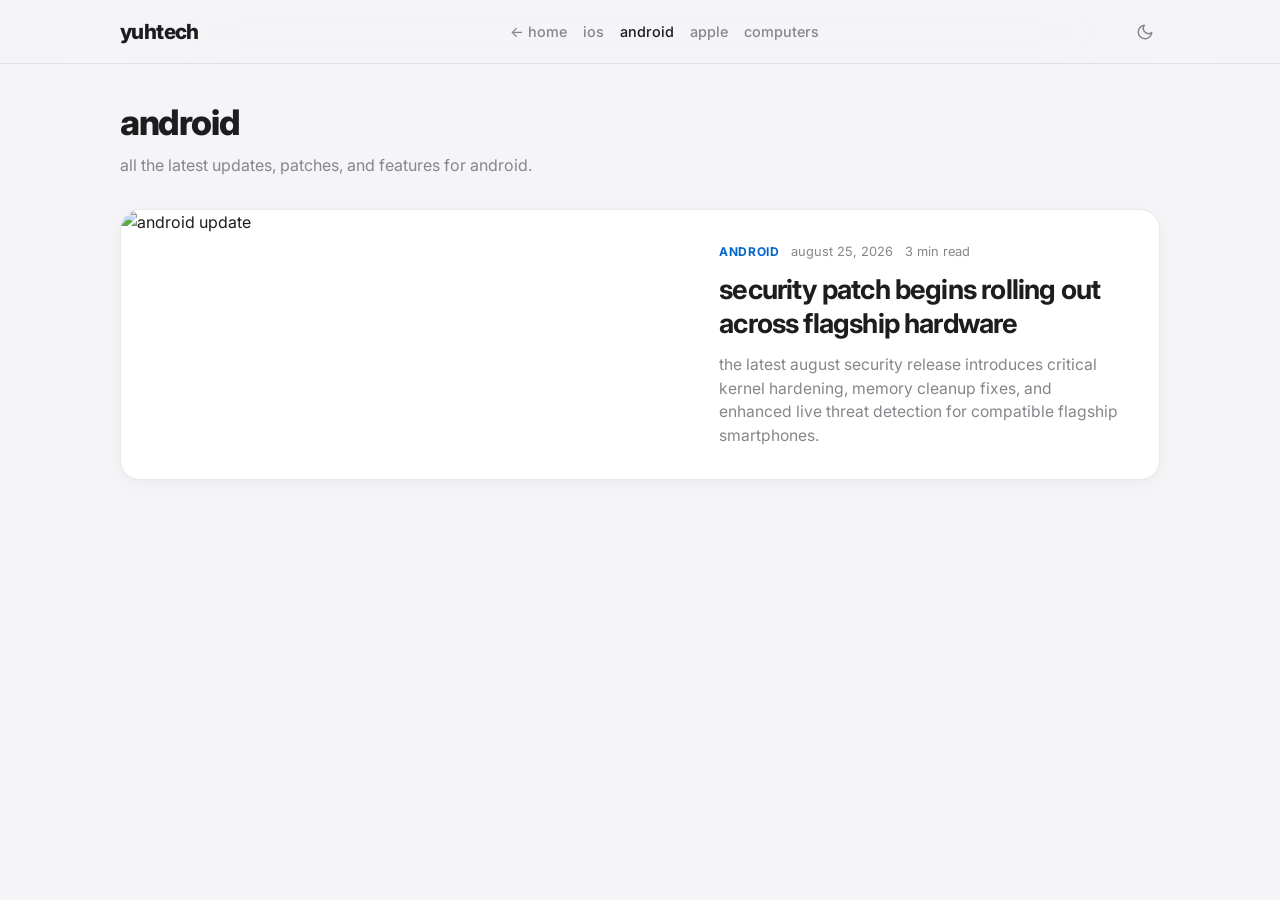
==== android.html @ 85a4b329 "initial commit for yuhtech" ====
<!DOCTYPE html>
<html lang="en">
<head>
  <meta charset="UTF-8">
  <meta name="viewport" content="width=device-width, initial-scale=1.0">
  <title>android — yuhtech</title>
  <link rel="preconnect" href="https://fonts.googleapis.com">
  <link rel="preconnect" href="https://fonts.gstatic.com" crossorigin>
  <link href="https://fonts.googleapis.com/css2?family=Inter:wght@400;500;600;700;800&display=swap" rel="stylesheet">
  <link rel="stylesheet" href="style.css">
</head>
<body>

  <header class="header">
    <div class="header-inner">
      <a href="index.html" class="brand">yuhtech</a>
      <nav class="nav">
        <a href="index.html" class="nav-link">← home</a>
        <a href="ios.html" class="nav-link">ios</a>
        <a href="android.html" class="nav-link active">android</a>
        <a href="apple.html" class="nav-link">apple</a>
        <a href="computers.html" class="nav-link">computers</a>
      </nav>
      <button id="theme-toggle" aria-label="Toggle theme">
        <svg class="sun-icon" viewBox="0 0 24 24">
          <circle cx="12" cy="12" r="5"></circle>
          <line x1="12" y1="1" x2="12" y2="3"></line>
          <line x1="12" y1="21" x2="12" y2="23"></line>
          <line x1="4.22" y1="4.22" x2="5.64" y2="5.64"></line>
          <line x1="18.36" y1="18.36" x2="19.78" y2="19.78"></line>
          <line x1="1" y1="12" x2="3" y2="12"></line>
          <line x1="21" y1="12" x2="23" y2="12"></line>
          <line x1="4.22" y1="19.78" x2="5.64" y2="18.36"></line>
          <line x1="18.36" y1="5.64" x2="19.78" y2="4.22"></line>
        </svg>
        <svg class="moon-icon" viewBox="0 0 24 24">
          <path d="M21 12.79A9 9 0 1 1 11.21 3 7 7 0 0 0 21 12.79z"></path>
        </svg>
      </button>
    </div>
  </header>

  <main class="container">
    <header style="margin-bottom: 32px;">
      <h1 style="font-size: 2.2rem; font-weight: 800; letter-spacing: -0.04em;">android</h1>
      <p style="color: var(--text-secondary); margin-top: 4px;">all the latest updates, patches, and features for android.</p>
    </header>

    <a href="article3.html" class="hero-card">
      <div class="card-media">
        <img src="pictures/android17.jpg" alt="android update" style="width: 100%; height: 100%; object-fit: cover;">
      </div>
      <div class="hero-content">
        <div class="meta-row">
          <span class="category">android</span>
          <span class="date">august 25, 2026</span>
          <span class="read-time">3 min read</span>
        </div>
        <h2 class="hero-title">security patch begins rolling out across flagship hardware</h2>
        <p class="hero-excerpt">
          the latest august security release introduces critical kernel hardening, memory cleanup fixes, and enhanced live threat detection for compatible flagship smartphones.
        </p>
      </div>
    </a>
  </main>

  <script src="script.js"></script>
</body>
</html>
---- style.css ----
:root,
html[data-theme="light"] {
  --bg: #f5f5f7;
  --header-bg: rgba(245, 245, 247, 0.75);
  --surface: #ffffff;
  --text-primary: #1d1d1f;
  --text-secondary: #86868b;
  --accent: #0066cc;
  --border: rgba(0, 0, 0, 0.08);
  --shadow: 0 4px 20px rgba(0, 0, 0, 0.04);
  --shadow-hover: 0 12px 32px rgba(0, 0, 0, 0.08);
  --quote-bg: rgba(0, 102, 204, 0.05);
  --ease: cubic-bezier(0.16, 1, 0.3, 1);
  --font: 'Inter', -apple-system, BlinkMacSystemFont, "SF Pro Display", "SF Pro Text", system-ui, sans-serif;
}

html[data-theme="dark"] {
  --bg: #000000;
  --header-bg: rgba(0, 0, 0, 0.72);
  --surface: #121214;
  --text-primary: #f5f5f7;
  --text-secondary: #86868b;
  --accent: #2997ff;
  --border: rgba(255, 255, 255, 0.1);
  --shadow: 0 4px 20px rgba(0, 0, 0, 0.4);
  --shadow-hover: 0 12px 32px rgba(0, 0, 0, 0.6);
  --quote-bg: rgba(41, 151, 255, 0.08);
}

* {
  box-sizing: border-box;
  margin: 0;
  padding: 0;
}

body {
  font-family: var(--font);
  background-color: var(--bg);
  color: var(--text-primary);
  line-height: 1.5;
  transition: background-color 0.3s var(--ease), color 0.3s var(--ease);
  -webkit-font-smoothing: antialiased;
}

/* Header */
.header {
  position: sticky;
  top: 0;
  z-index: 100;
  background-color: var(--header-bg);
  backdrop-filter: blur(100px) saturate(180%);
  -webkit-backdrop-filter: blur(100px) saturate(180%);
  border-bottom: 1px solid var(--border);
  transition: background-color 0.3s var(--ease), border-color 0.3s var(--ease);
}

.header-inner {
  display: flex;
  justify-content: space-between;
  align-items: center;
  max-width: 1080px;
  margin: 0 auto;
  padding: 16px 20px;
}

.brand {
  font-size: 1.3rem;
  font-weight: 800;
  letter-spacing: -0.03em;
  text-decoration: none;
  color: var(--text-primary);
}

.nav {
  display: flex;
  gap: 16px;
}

.nav-link {
  text-decoration: none;
  color: var(--text-secondary);
  font-size: 0.9rem;
  font-weight: 500;
  transition: color 0.2s var(--ease);
}

.nav-link:hover, .nav-link.active {
  color: var(--text-primary);
}

/* Theme Toggle */
#theme-toggle {
  background: none;
  border: none;
  color: var(--text-secondary);
  cursor: pointer;
  padding: 6px;
  border-radius: 50%;
  display: flex;
  align-items: center;
  justify-content: center;
  transition: color 0.2s var(--ease), transform 0.2s var(--ease);
}

#theme-toggle:hover {
  color: var(--text-primary);
  transform: scale(1.08);
}

#theme-toggle svg {
  width: 18px;
  height: 18px;
  stroke: currentColor;
  fill: none;
  stroke-width: 2;
  stroke-linecap: round;
  stroke-linejoin: round;
}

html[data-theme="light"] .sun-icon { display: none; }
html[data-theme="light"] .moon-icon { display: block; }
html[data-theme="dark"] .sun-icon { display: block; }
html[data-theme="dark"] .moon-icon { display: none; }

/* Main Grid & Home Cards */
.container {
  max-width: 1080px;
  margin: 0 auto;
  padding: 32px 20px 80px 20px;
}

.hero-card, .news-card {
  display: flex;
  flex-direction: column;
  background: var(--surface);
  border: 1px solid var(--border);
  border-radius: 20px;
  overflow: hidden;
  text-decoration: none;
  color: inherit;
  box-shadow: var(--shadow);
  transition: transform 0.4s var(--ease), box-shadow 0.4s var(--ease), border-color 0.4s var(--ease);
}

.hero-card {
  margin-bottom: 32px;
}

@media (min-width: 768px) {
  .hero-card {
    display: grid;
    grid-template-columns: 1.2fr 1fr;
  }
}

.card-media {
  overflow: hidden;
  position: relative;
  min-height: 260px;
}

.media-placeholder {
  width: 100%;
  height: 100%;
  min-height: 260px;
  transition: transform 0.5s var(--ease);
}

.hero-bg { background: linear-gradient(135deg, #0071e3, #42a5f5); }
.card-bg-1 { background: linear-gradient(135deg, #1c1c1e, #3a3a3c); }
.card-bg-2 { background: linear-gradient(135deg, #34c759, #30d158); }
.card-bg-3 { background: linear-gradient(135deg, #ff9500, #ffb340); }

.hero-card:hover, .news-card:hover {
  transform: translateY(-4px);
  box-shadow: var(--shadow-hover);
  border-color: var(--accent);
}

.hero-card:hover .media-placeholder,
.news-card:hover .media-placeholder {
  transform: scale(1.04);
}

.hero-content, .card-content {
  padding: 32px;
  display: flex;
  flex-direction: column;
  justify-content: center;
}

.news-grid {
  display: grid;
  grid-template-columns: repeat(auto-fit, minmax(300px, 1fr));
  gap: 24px;
}

.news-card .card-media {
  height: 180px;
}

.news-card .card-content {
  padding: 20px;
}

.meta-row {
  display: flex;
  align-items: center;
  gap: 12px;
  margin-bottom: 12px;
}

.category {
  font-size: 0.75rem;
  font-weight: 700;
  text-transform: uppercase;
  letter-spacing: 0.05em;
  color: var(--accent);
}

.date, .read-time {
  font-size: 0.8rem;
  color: var(--text-secondary);
}

.hero-title {
  font-size: 1.7rem;
  font-weight: 700;
  line-height: 1.25;
  letter-spacing: -0.03em;
  margin-bottom: 12px;
}

.card-title {
  font-size: 1.15rem;
  font-weight: 600;
  line-height: 1.35;
  letter-spacing: -0.02em;
}

.hero-excerpt {
  color: var(--text-secondary);
  font-size: 0.98rem;
  line-height: 1.5;
}

/* Article View Layout */
.article-wrapper {
  max-width: 720px;
  margin: 0 auto;
  padding: 40px 20px 100px 20px;
}

.article-header {
  margin-bottom: 32px;
}

.article-title {
  font-size: 2.2rem;
  font-weight: 800;
  line-height: 1.2;
  letter-spacing: -0.04em;
  margin: 12px 0 16px 0;
}

.article-lead {
  font-size: 1.15rem;
  color: var(--text-secondary);
  line-height: 1.55;
  font-weight: 400;
}

.article-media {
  margin-bottom: 40px;
}

.article-banner {
  width: 100%;
  height: 340px;
  border-radius: 20px;
  display: block;
  border: 1px solid var(--border);
  box-shadow: var(--shadow);
}

.image-source {
  font-size: 0.8rem;
  color: var(--text-secondary);
  margin-top: 8px;
  text-align: right;
  font-style: italic;
}

.article-content {
  font-size: 1.05rem;
  line-height: 1.7;
}

.article-content p {
  margin-bottom: 24px;
}

.article-content h2 {
  font-size: 1.45rem;
  font-weight: 700;
  letter-spacing: -0.02em;
  margin: 40px 0 16px 0;
}

.article-list {
  margin: 0 0 28px 20px;
  display: flex;
  flex-direction: column;
  gap: 10px;
}

.article-list li {
  color: var(--text-primary);
}

.pull-quote {
  border-left: 3px solid var(--accent);
  background: var(--quote-bg);
  padding: 20px 24px;
  border-radius: 0 12px 12px 0;
  font-size: 1.1rem;
  font-weight: 500;
  font-style: italic;
  margin: 32px 0;
  color: var(--text-primary);
}
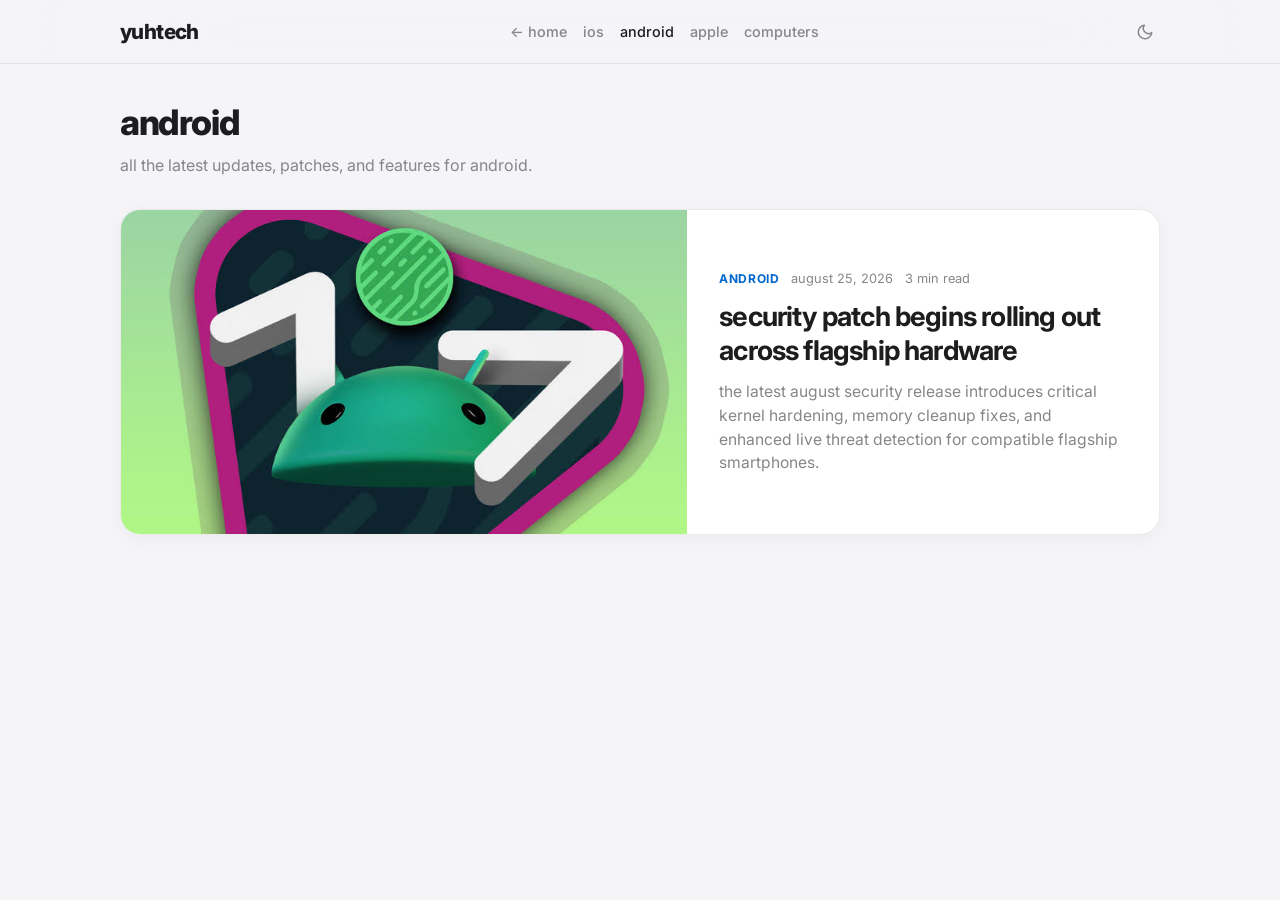
==== commit 8463db62: "Fix image source path in android.html" ====
--- a/android.html
+++ b/android.html
@@ -48,7 +48,7 @@
 
     <a href="article3.html" class="hero-card">
       <div class="card-media">
-        <img src="pictures/android17.jpg" alt="android update" style="width: 100%; height: 100%; object-fit: cover;">
+        <img src="Pictures/android17.jpg" alt="android update" style="width: 100%; height: 100%; object-fit: cover;">
       </div>
       <div class="hero-content">
         <div class="meta-row">
@@ -66,4 +66,4 @@
 
   <script src="script.js"></script>
 </body>
-</html>+</html>
